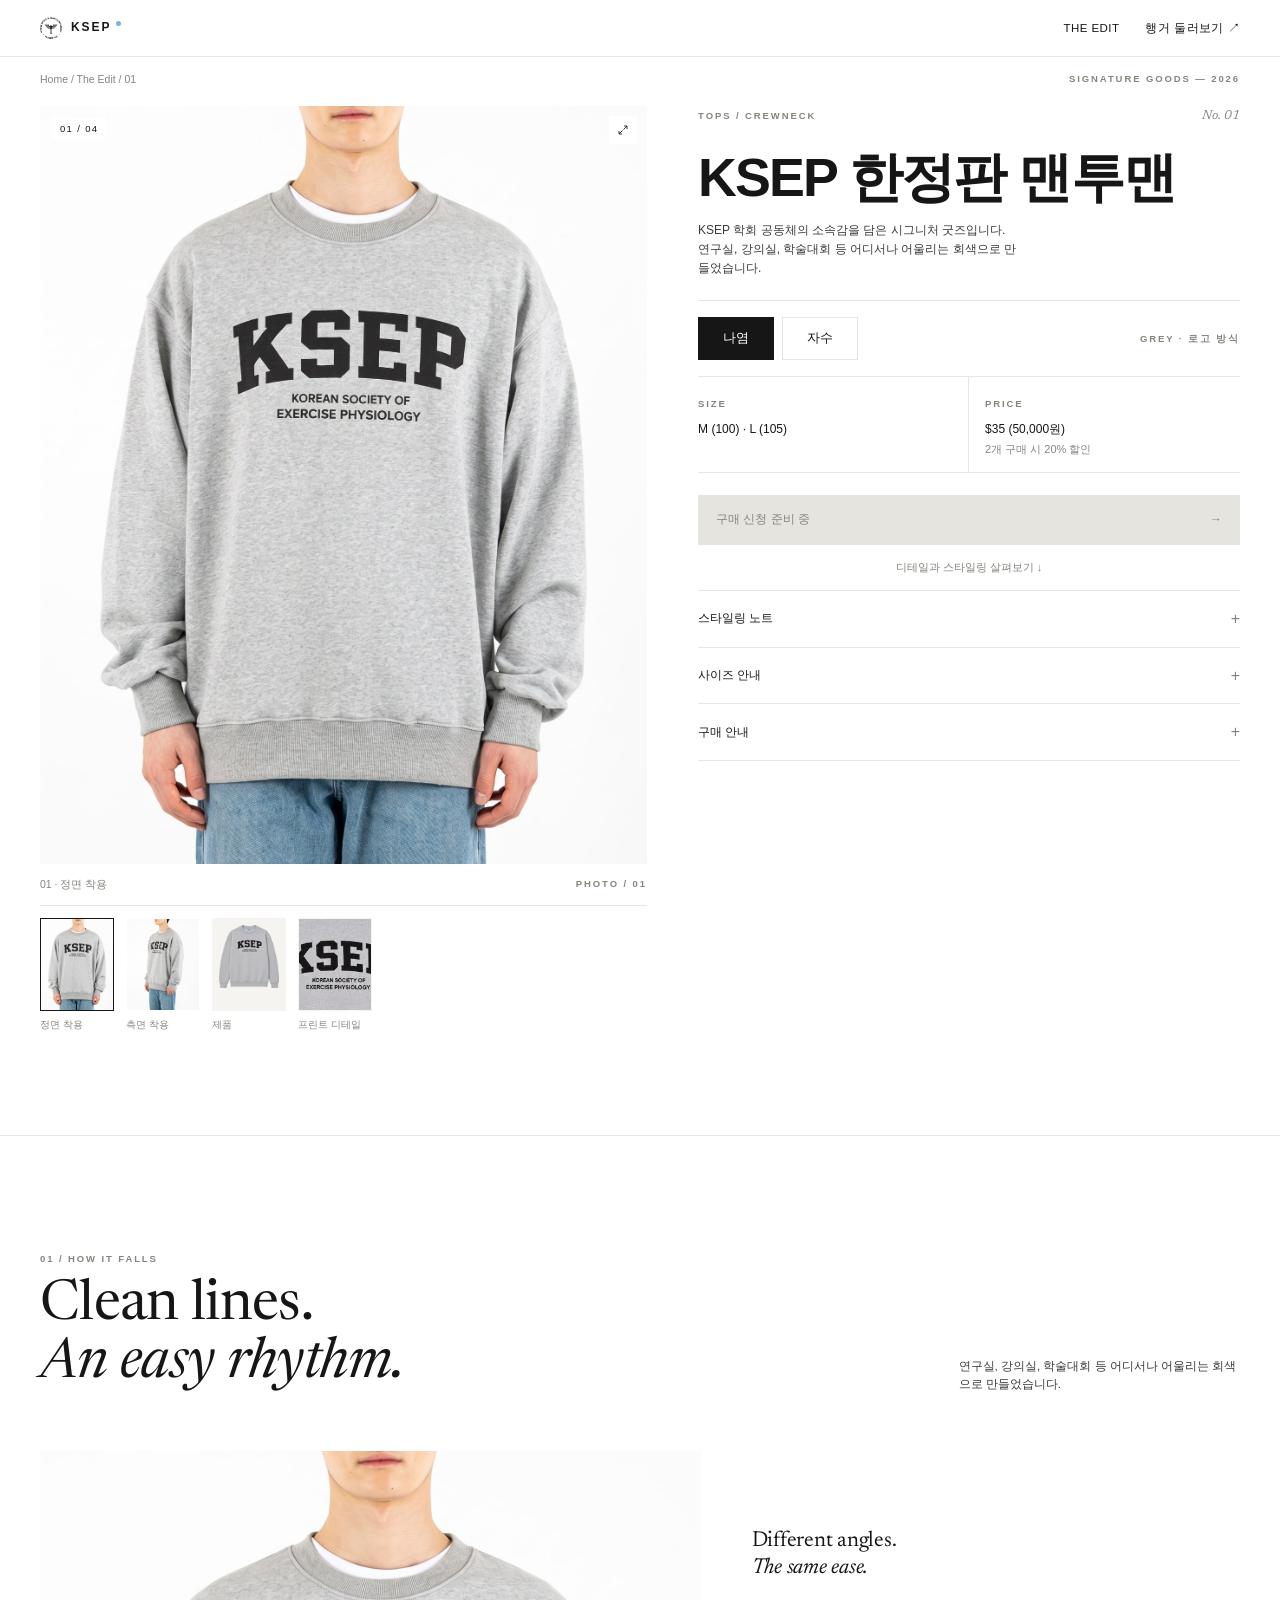
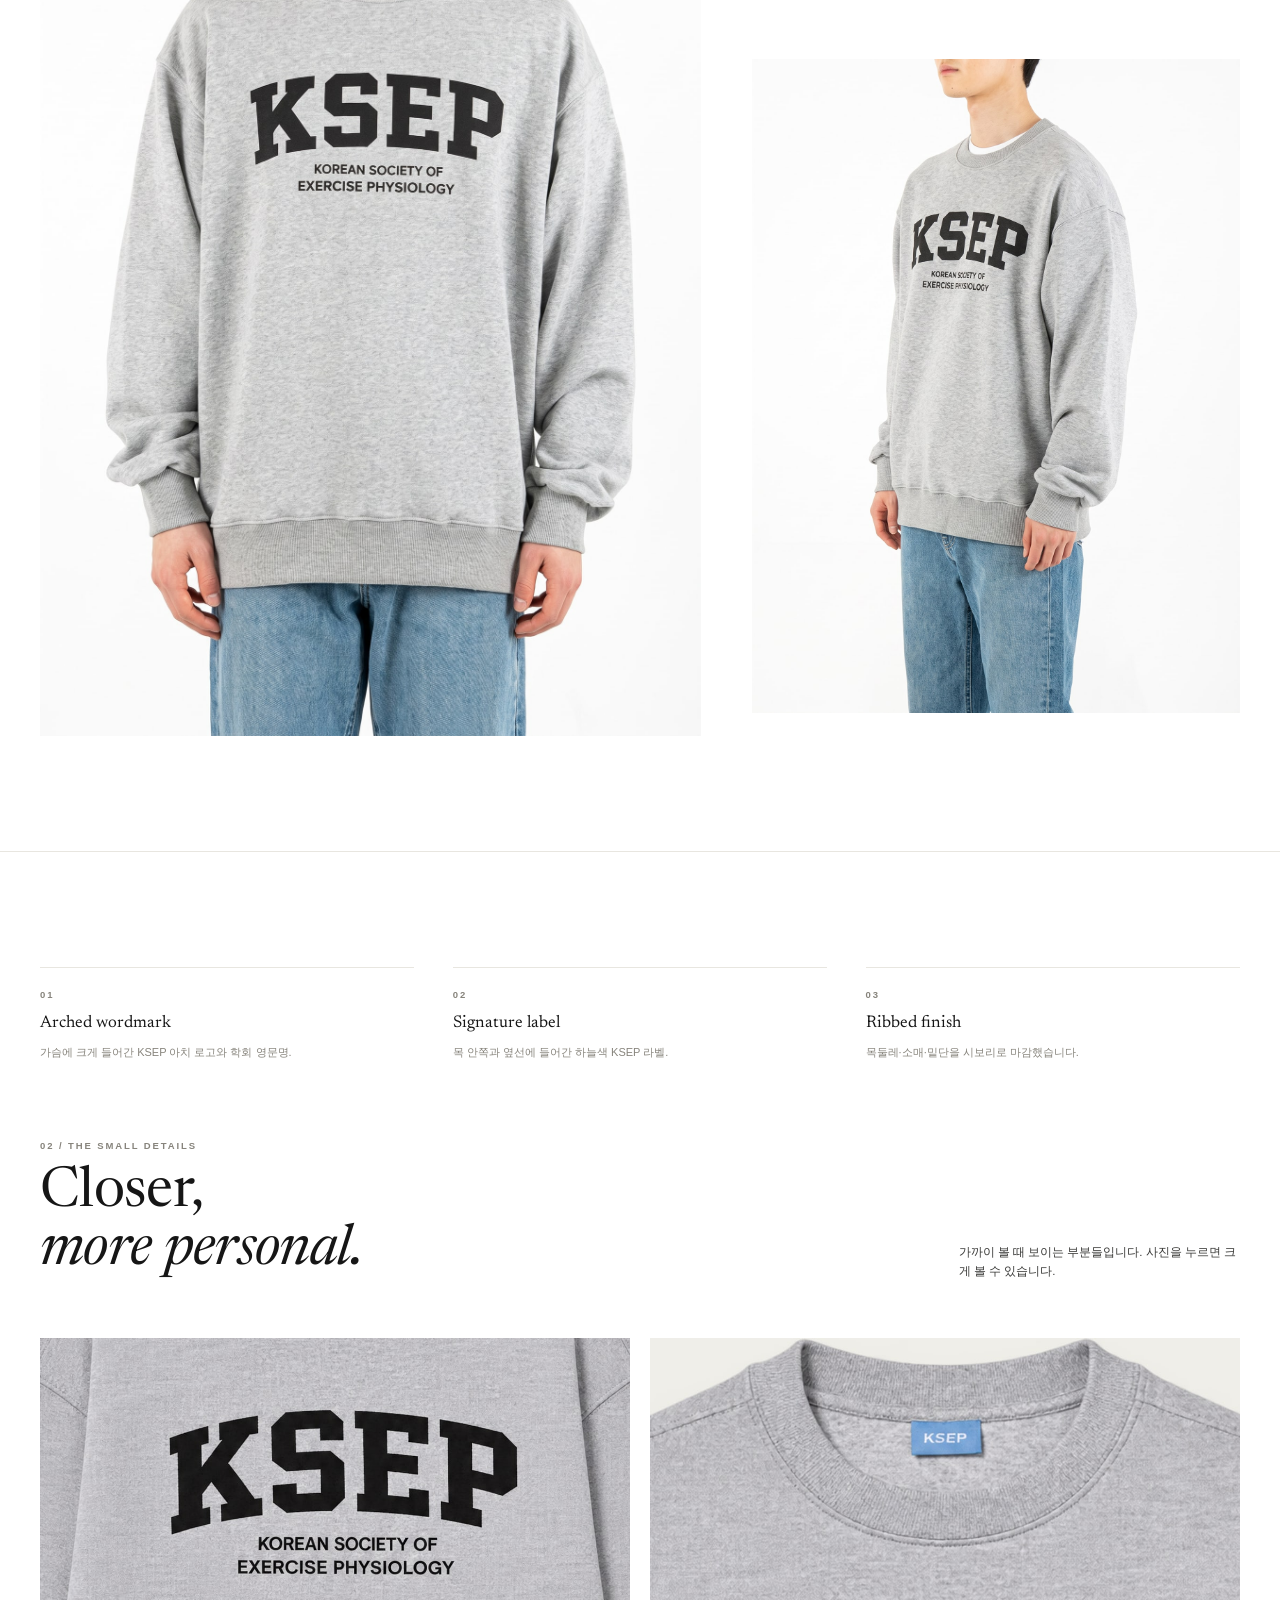
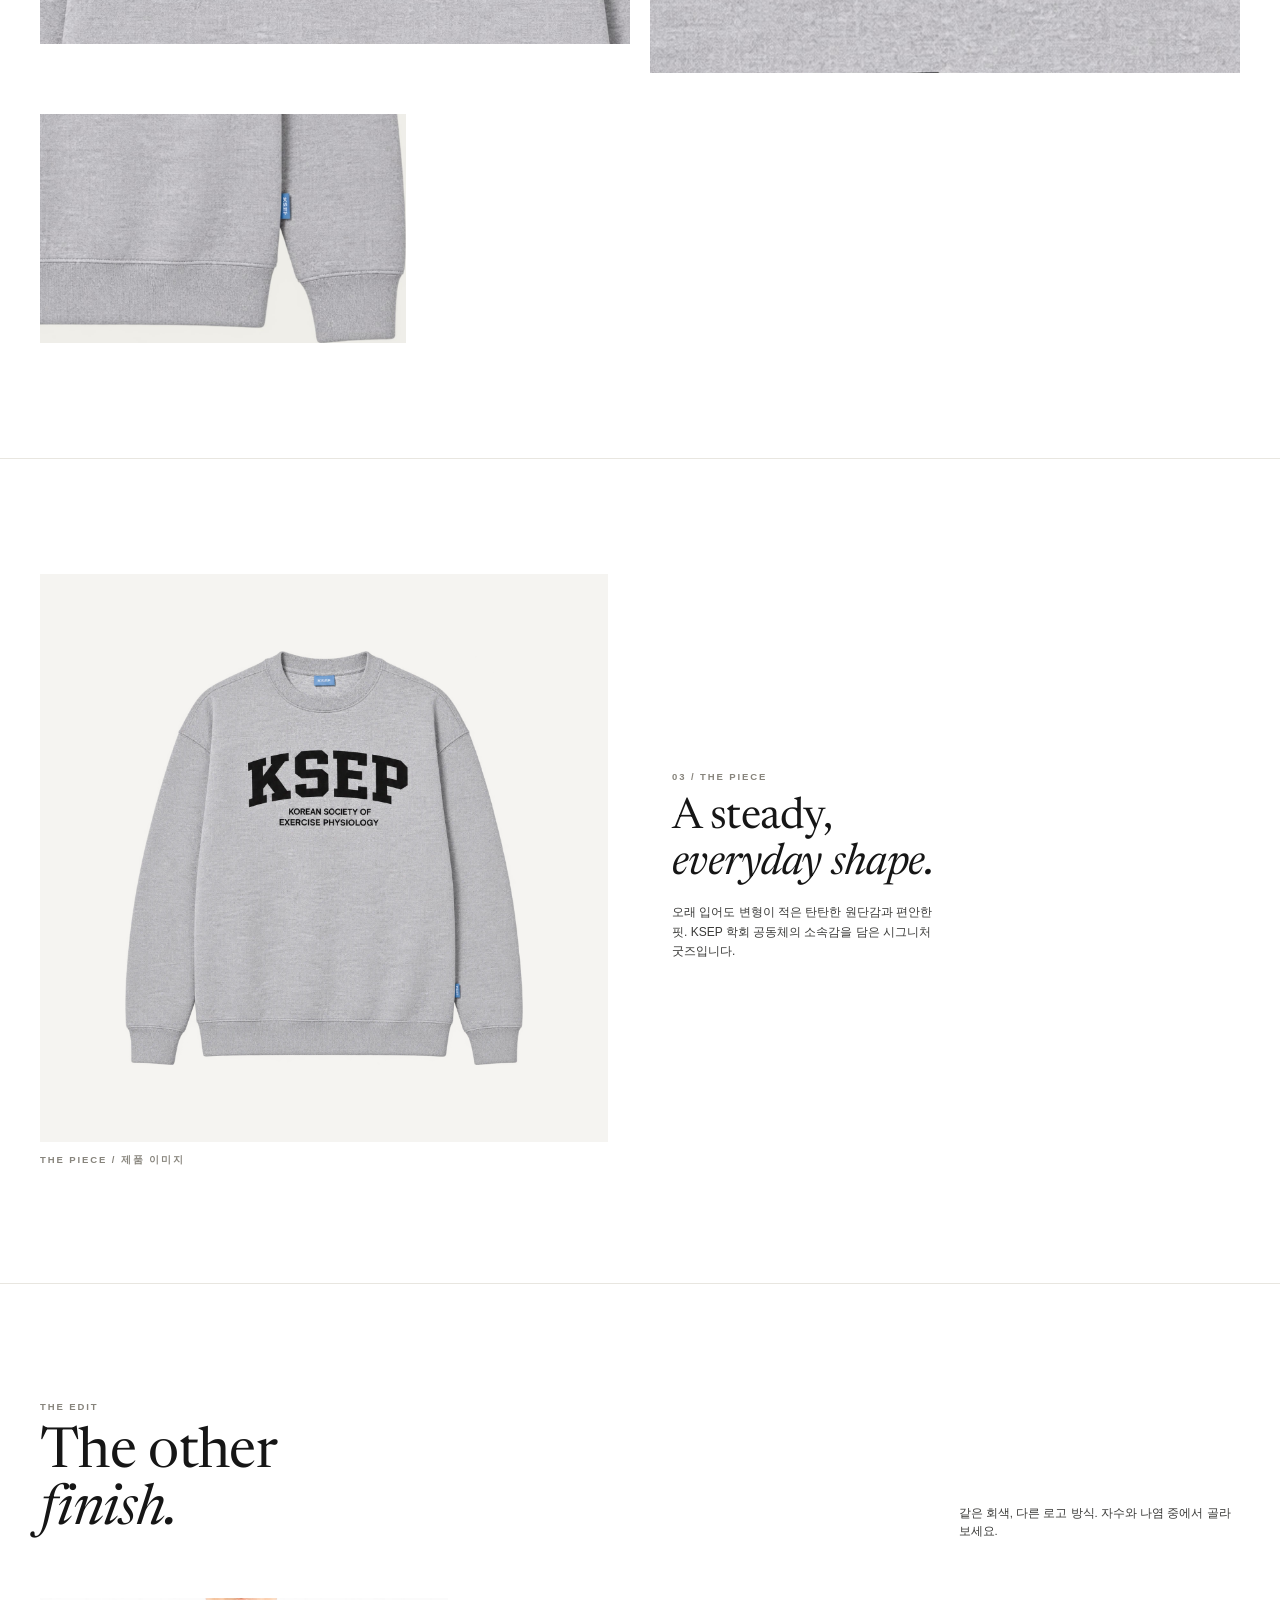
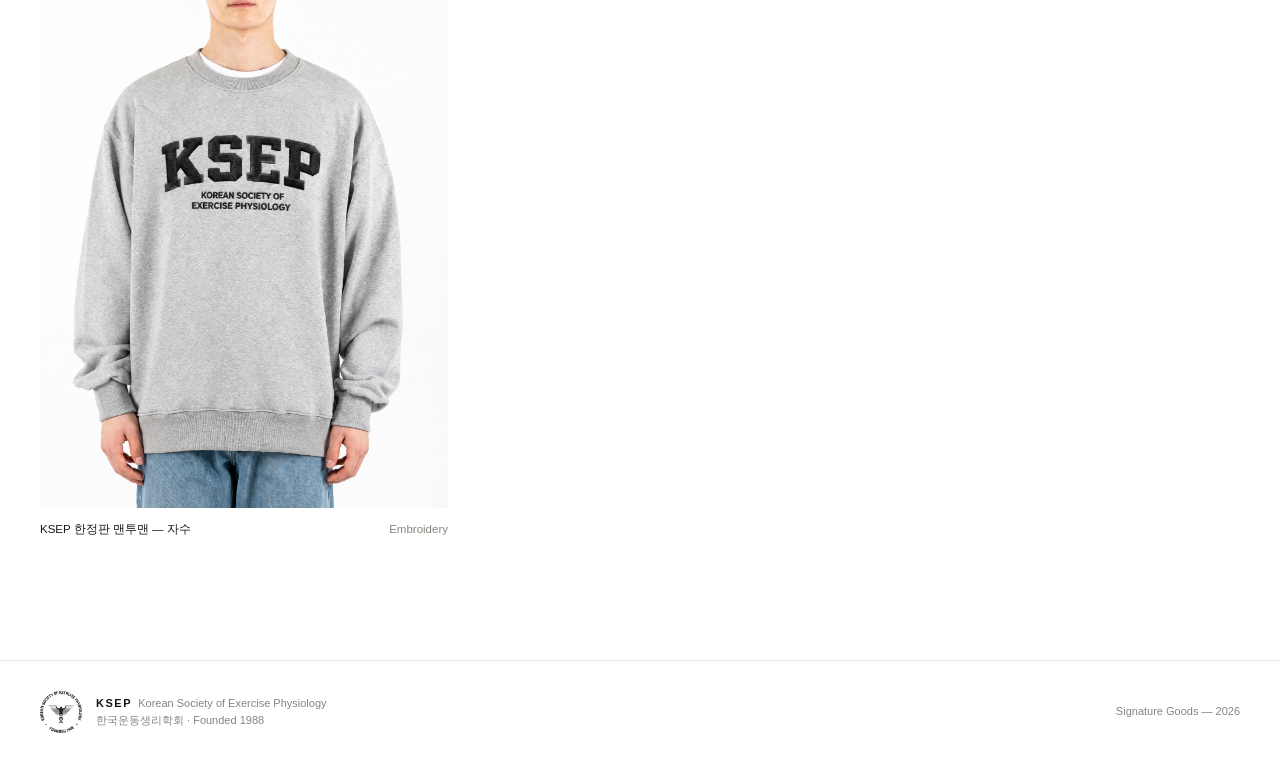
==== product.html @ fc540020 "KSEP 한정판 맨투맨 사이트 첫 업로드 - 메인: SIK 틀(흰 바탕) + 360° 회전 행거 (나염 2 · 자수 2) - 상세: 나염/자수 선택, 구매하기(신청 폼 연결 자리)" ====
<!doctype html>
<html lang="ko">
<head>
<meta charset="utf-8" />
<meta name="viewport" content="width=device-width, initial-scale=1" />
<title>Signature crewneck — KSEP</title>
<meta name="description" content="KSEP 한정판 맨투맨 상세. 한국운동생리학회 시그니처 굿즈." />
<link rel="preconnect" href="https://fonts.googleapis.com" />
<link rel="preconnect" href="https://fonts.gstatic.com" crossorigin />
<link href="https://fonts.googleapis.com/css2?family=Newsreader:ital,opsz,wght@0,6..72,400;1,6..72,400&display=swap" rel="stylesheet" />
<link href="https://cdn.jsdelivr.net/gh/orioncactus/pretendard@v1.3.9/dist/web/static/pretendard.min.css" rel="stylesheet" />
<link rel="icon" type="image/png" href="assets/img/favicon.png" />
<link rel="stylesheet" href="assets/css/site.css" />
</head>
<body>

<header class="site-head">
  <div class="site-head-in">
    <a class="brand" href="index.html" aria-label="KSEP 홈"><img class="brand-emblem" src="assets/img/ksep-emblem.png" alt="" width="22" height="22">KSEP<span class="brand-dot"></span></a>
    <nav class="site-nav" aria-label="주요 메뉴">
      <a href="#edit">THE EDIT</a>
      <a href="index.html">행거 둘러보기 ↗</a>
    </nav>
  </div>
</header>

<main>
  <div class="wrap">
    <div class="crumb">
      <span><a href="index.html">Home</a> / <a href="#edit">The Edit</a> / <span id="crumb-no">01</span></span>
      <span class="eyebrow">Signature goods — 2026</span>
    </div>

    <!-- 첫 화면: 사진 + 상품 정보 -->
    <section class="pdp">
      <div>
        <button class="gallery-main" id="main" type="button" aria-label="사진 크게 보기">
          <img id="main-img" src="" alt="" />
          <span class="gallery-count" id="count">01 / 04</span>
          <span class="gallery-zoom" aria-hidden="true">
            <svg width="12" height="12" viewBox="0 0 24 24" fill="none" stroke="currentColor" stroke-width="1.7"><path d="M14 4h6v6M10 20H4v-6M20 4l-7 7M4 20l7-7"/></svg>
          </span>
        </button>
        <div class="gallery-cap"><span id="cap"></span><span class="eyebrow" id="cap-no"></span></div>
        <div class="thumbs" id="thumbs" role="list" aria-label="사진 목록"></div>
      </div>

      <div class="pdp-info">
        <div class="pdp-row">
          <span class="eyebrow" id="cat"></span>
          <span class="pdp-no">No. <span id="no"></span></span>
        </div>
        <h1 class="pdp-title-ko" id="name"></h1>
        <p class="pdp-desc" id="desc"></p>

        <div class="colors">
          <div class="type-chips" id="dots" role="group" aria-label="로고 방식 선택"></div>
          <span class="eyebrow">Grey · 로고 방식</span>
        </div>

        <div class="spec" id="spec"></div>

        <div class="pdp-actions">
          <!-- 신청 폼으로 연결 (주소는 data.js 의 sale.formUrl). 주소가 없으면 잠긴 버튼으로 보인다 -->
          <a class="btn-olive btn-buy" id="buy" href="#" target="_blank" rel="noopener"><span id="buy-label">구매하기</span> <span aria-hidden="true">→</span></a>
          <a class="pdp-more" href="#angles">디테일과 스타일링 살펴보기 ↓</a>
        </div>

        <div class="acc" id="acc"></div>
      </div>
    </section>
  </div>

  <!-- 01 각도 -->
  <section class="ed" id="angles">
    <div class="wrap">
      <div class="ed-head">
        <div>
          <div class="eyebrow">01 / How it falls</div>
          <h2 class="serif">Clean lines. <em>An easy rhythm.</em></h2>
        </div>
        <p id="ang-text"></p>
      </div>
      <div class="angles">
        <img id="ang-a" src="" alt="" loading="lazy" />
        <div class="side">
          <div class="serif">Different angles. <em>The same ease.</em></div>
          <img id="ang-b" src="" alt="" loading="lazy" />
        </div>
      </div>
    </div>
  </section>

  <!-- 02 디테일 -->
  <section class="ed">
    <div class="wrap">
      <div class="points">
        <div class="point"><span class="eyebrow">01</span><h3>Arched wordmark</h3><p>가슴에 크게 들어간 KSEP 아치 로고와 학회 영문명.</p></div>
        <div class="point"><span class="eyebrow">02</span><h3>Signature label</h3><p>목 안쪽과 옆선에 들어간 하늘색 KSEP 라벨.</p></div>
        <div class="point"><span class="eyebrow">03</span><h3>Ribbed finish</h3><p>목둘레·소매·밑단을 시보리로 마감했습니다.</p></div>
      </div>
      <div class="ed-head">
        <div>
          <div class="eyebrow">02 / The small details</div>
          <h2 class="serif">Closer, <em>more personal.</em></h2>
        </div>
        <p>가까이 볼 때 보이는 부분들입니다. 사진을 누르면 크게 볼 수 있습니다.</p>
      </div>
      <div class="details" id="details"></div>
    </div>
  </section>

  <!-- 03 제품 -->
  <section class="ed piece-band">
    <div class="wrap piece">
      <div>
        <div class="piece-img"><img id="piece-img" src="" alt="" loading="lazy" /></div>
        <div class="eyebrow piece-cap">The piece / 제품 이미지</div>
      </div>
      <div>
        <div class="eyebrow">03 / The piece</div>
        <h2 class="serif">A steady, <em>everyday shape.</em></h2>
        <p id="piece-text"></p>
      </div>
    </div>
  </section>

  <!-- 04 다른 색 -->
  <section class="ed" id="edit">
    <div class="wrap">
      <div class="ed-head">
        <div>
          <div class="eyebrow">The edit</div>
          <h2 class="serif">The other <em>finish.</em></h2>
        </div>
        <p>같은 회색, 다른 로고 방식. 자수와 나염 중에서 골라 보세요.</p>
      </div>
      <div class="edit-row" id="others"></div>
    </div>
  </section>
</main>

<footer class="site-foot">
  <div class="wrap site-foot-in">
    <span class="foot-brand"><img src="assets/img/ksep-emblem.png" alt="한국운동생리학회 마크" width="42" height="42"><span><strong>KSEP</strong>&nbsp;&nbsp;Korean Society of Exercise Physiology<br>한국운동생리학회 · Founded 1988</span></span>
    <span>Signature Goods — 2026</span>
  </div>
</footer>

<div class="lightbox" id="lb" role="dialog" aria-modal="true" aria-label="사진 크게 보기">
  <img id="lb-img" src="" alt="" />
  <button class="lb-btn lb-close" id="lb-close" type="button" aria-label="닫기">✕</button>
  <button class="lb-btn lb-prev" id="lb-prev" type="button" aria-label="이전 사진">←</button>
  <button class="lb-btn lb-next" id="lb-next" type="button" aria-label="다음 사진">→</button>
  <span class="eyebrow lb-count" id="lb-count"></span>
</div>

<script src="assets/js/data.js"></script>
<script src="assets/js/product.js"></script>
</body>
</html>
---- assets/css/site.css ----
/* KSEP Signature Goods — 공통 스타일
   레퍼런스 영상(행거 쇼룸)을 그대로 따른다: 메인은 행거 카드 한 장, 상세는 사진+정보 2단과
   에디토리얼 섹션. 학회 느낌은 색이 아니라 마크와 학회명으로 낸다. */

:root {
  /* 2026-10-27: 메인(SIK 틀)에 맞춰 전체를 흰 바탕으로. 사진 칸만 아주 옅은 회색(--panel)으로 구분한다 */
  --bg: #ffffff;
  --panel: #f5f4f1;
  --paper: #ffffff;
  --ink: #161616;
  --ink-2: #3a3a38;
  --mute: #87847c;
  --line: #e8e6e0;
  --olive: #161616;         /* 버튼 — 예전 올리브색 대신 SIK 처럼 먹색 */
  --olive-hover: #000000;
  --on-olive: #ffffff;
  --sky: #7db1e4;           /* 옷 라벨의 하늘색 — 브랜드 점에만 쓴다 */
  --serif: "Newsreader", "Times New Roman", serif;
  --sans: "Pretendard", -apple-system, "Apple SD Gothic Neo", "Malgun Gothic", sans-serif;
  --gutter: clamp(16px, 3.2vw, 40px);
  --max: 1360px;
}

/* 페이지를 옮길 때 영상처럼 화면이 겹쳐 사라지며 바뀐다 (지원 브라우저만, 없으면 그냥 이동) */
@view-transition { navigation: auto; }
::view-transition-old(root), ::view-transition-new(root) { animation-duration: .45s; }

* { box-sizing: border-box; }
html { -webkit-text-size-adjust: 100%; }
body {
  margin: 0; background: var(--bg); color: var(--ink);
  font-family: var(--sans); font-size: 14px; line-height: 1.6;
  -webkit-font-smoothing: antialiased; overflow-x: hidden;
}
img { display: block; max-width: 100%; }
a { color: inherit; text-decoration: none; }
button { font: inherit; color: inherit; }
:focus-visible { outline: 2px solid var(--olive); outline-offset: 3px; }
[id] { scroll-margin-top: 76px; }

.eyebrow {
  font-size: 9.5px; font-weight: 600; letter-spacing: .2em; text-transform: uppercase; color: var(--mute);
}
.serif { font-family: var(--serif); font-weight: 400; letter-spacing: -0.012em; }
.serif em { font-style: italic; }
.wrap { max-width: var(--max); margin: 0 auto; padding: 0 var(--gutter); }

/* ── 브랜드 (KSEP + 학회 마크) ── */
.brand { display: inline-flex; align-items: center; gap: 9px; font-weight: 800; font-size: 12px; letter-spacing: .16em; }
.brand-emblem { width: 22px; height: 22px; flex: none; }
.brand-dot { width: 5px; height: 5px; border-radius: 50%; background: var(--sky); margin-left: -4px; transform: translateY(-5px); }

/* ════════════ 메인: 행거 카드 한 장 ════════════ */
.stage { min-height: 100vh; min-height: 100svh; padding: clamp(10px, 1.6vw, 22px); display: flex; }
.showroom {
  flex: 1; display: flex; flex-direction: column;
  background: var(--panel); border: 1px solid var(--line);
}
.showroom-top {
  display: flex; justify-content: space-between; align-items: center;
  padding: 18px clamp(16px, 2vw, 26px); border-bottom: 1px solid var(--line);
}
.showroom-tag { display: inline-flex; align-items: center; gap: 8px; }
.showroom-tag::before { content: ""; width: 4px; height: 4px; border-radius: 50%; background: var(--ink-2); }
.showroom-head {
  display: flex; justify-content: space-between; align-items: flex-end; gap: 16px;
  padding: 20px clamp(16px, 2vw, 26px) 0;
}
.showroom-head h1 { font-size: clamp(22px, 2vw, 30px); margin: 7px 0 0; line-height: 1.1; }
.showroom-head .ko { font-size: 11px; color: var(--mute); margin: 7px 0 0; }
.hint { display: inline-flex; align-items: center; gap: 7px; white-space: nowrap; }
@media (max-width: 640px) { .showroom-head { flex-direction: column; align-items: flex-start; } }

/* ── 행거 위젯 ── */
.rack {
  /* --h = 옆모습 높이. 마우스를 올린 옷은 정면이 되면서 --grow 배만큼 커진다 */
  --h: clamp(190px, 24vw, 330px); --grow: 1.12;   /* 영상 실측: 정면 높이 ≈ 옆모습의 1.1배, 폭은 약 3배 */
  position: relative; flex: 1; display: flex; flex-direction: column;
  padding-top: 22px;
}
.rack-rail {
  position: absolute; left: clamp(10px, 1.4vw, 20px); right: clamp(10px, 1.4vw, 20px); top: 22px;
  height: 2px; border-radius: 2px;
  background: linear-gradient(180deg, #e4e5e6 0%, #a7aaae 60%, #8d9094 100%);
}
.rack-rail::before, .rack-rail::after {
  content: ""; position: absolute; top: 50%; width: 8px; height: 8px; border-radius: 50%;
  transform: translateY(-50%); background: radial-gradient(circle at 35% 35%, #f4f5f6, #9fa2a6);
  border: 1px solid #8d9094;
}
.rack-rail::before { left: -3px; }
.rack-rail::after { right: -3px; }

.rack-scroll { flex: 1; overflow-x: auto; overflow-y: hidden; scrollbar-width: none; -webkit-overflow-scrolling: touch; }
.rack-scroll::-webkit-scrollbar { display: none; }
.rack-row {
  display: flex; justify-content: center; align-items: flex-start;
  gap: clamp(8px, 1.3vw, 20px); width: max-content; min-width: 100%;
  padding: 0 clamp(24px, 6vw, 90px);
}
.rack-item {
  position: relative; flex: none; width: var(--ws, 80px);
  height: calc(var(--h) * var(--grow) + 70px);
  padding: 0; border: 0; background: none; cursor: pointer;
  transition: width .6s cubic-bezier(.22,.7,.2,1);
  -webkit-tap-highlight-color: transparent;
}
.rack-item.is-open { width: var(--wf, 300px); }
.rack-item:focus-visible { outline-offset: -2px; }

/* 고리: 레일에 걸린 가는 철사가 옷깃 안으로 들어간다. 옷걸이 몸체는 옷 안에 숨어 보이지 않는다.
   철사(z1)를 옷(z2) 뒤에 둬서 끝이 목 뒤판에 가려지게 한다. */
.rack-hook { position: absolute; top: -10px; left: 50%; transform: translateX(-50%); width: 12px; height: 46px; z-index: 1; pointer-events: none; }

.rack-garment { position: absolute; top: 30px; left: 50%; transform: translateX(-50%); width: var(--wf, 300px); height: calc(var(--h) * var(--grow)); z-index: 2; pointer-events: none; }
.rack-garment img {
  position: absolute; top: 0; left: 50%; width: auto; max-width: none;
  transform: translateX(-50%); transform-origin: 50% 0;
  filter: drop-shadow(0 12px 16px rgba(40,36,28,.15));
  transition: opacity .45s ease, transform .6s cubic-bezier(.22,.7,.2,1);
}
.rack-garment .g-side { height: var(--h); opacity: 1; }
/* 정면은 크게 그려두고, 닫혀 있을 땐 옆모습 크기로 줄여 투명하게 둔다 → 열리면 커지며 나타난다 */
.rack-garment .g-front { height: calc(var(--h) * var(--grow)); opacity: 0; transform: translateX(-50%) scale(.78); }
.rack-item.is-open .g-side { opacity: 0; }
.rack-item.is-open .g-front { opacity: 1; transform: translateX(-50%) scale(1); }

.rack-info {
  display: flex; justify-content: space-between; align-items: flex-end; gap: 16px;
  padding: 18px clamp(16px, 2vw, 26px) 20px; border-top: 1px solid var(--line);
}
.rack-info-name { font-size: 13.5px; font-weight: 600; margin: 5px 0 0; }
.rack-info-color { font-size: 11px; color: var(--mute); margin: 2px 0 0; }

@media (prefers-reduced-motion: reduce) {
  .rack-item, .rack-garment img { transition: none; }
  @view-transition { navigation: none; }
}

/* ── 버튼 ── */
.btn-line {
  display: inline-flex; align-items: center; gap: 16px; padding: 10px 16px;
  border: 1px solid var(--line); background: var(--paper); font-size: 11.5px; white-space: nowrap; cursor: pointer;
  transition: background .2s, border-color .2s;
}
.btn-line:hover { background: var(--panel); border-color: #c4c0b4; }
.btn-olive {
  display: flex; align-items: center; justify-content: space-between; gap: 12px;
  width: 100%; padding: 15px 18px; border: 0; cursor: pointer;
  background: var(--olive); color: var(--on-olive); font-size: 12px; font-weight: 500; transition: background .2s;
}
.btn-olive:hover { background: var(--olive-hover); }
.swatch { display: inline-block; width: 8px; height: 8px; border-radius: 50%; margin-right: 7px; border: 1px solid rgba(0,0,0,.15); }

/* ════════════ 상세페이지 ════════════ */
.site-head { position: sticky; top: 0; z-index: 50; background: color-mix(in srgb, var(--bg) 94%, transparent); backdrop-filter: blur(10px); border-bottom: 1px solid var(--line); }
.site-head-in { max-width: var(--max); margin: 0 auto; padding: 0 var(--gutter); height: 56px; display: flex; align-items: center; justify-content: space-between; }
.site-nav { display: flex; gap: clamp(14px, 2.2vw, 26px); font-size: 11.5px; letter-spacing: .04em; }
.site-nav a:hover { text-decoration: underline; text-underline-offset: 4px; }

.crumb { display: flex; justify-content: space-between; gap: 12px; padding: 14px 0 18px; font-size: 10.5px; color: var(--mute); }
.crumb a:hover { color: var(--ink); }

.pdp { display: grid; grid-template-columns: minmax(0, 1.12fr) minmax(0, 1fr); gap: clamp(24px, 4vw, 60px); align-items: start; padding-bottom: clamp(56px, 8vw, 110px); }
@media (max-width: 880px) { .pdp { grid-template-columns: 1fr; } }

.gallery-main { position: relative; display: block; width: 100%; padding: 0; border: 0; background: #fff; aspect-ratio: 4 / 5; overflow: hidden; cursor: zoom-in; }
.gallery-main img { width: 100%; height: 100%; object-fit: cover; object-position: 50% 0; transition: opacity .3s; }
.gallery-count { position: absolute; top: 12px; left: 12px; background: var(--paper); padding: 3px 8px; font-size: 9.5px; letter-spacing: .14em; }
.gallery-zoom { position: absolute; top: 10px; right: 10px; width: 28px; height: 28px; display: grid; place-items: center; background: var(--paper); }
.gallery-cap { display: flex; justify-content: space-between; padding: 12px 0; font-size: 10.5px; color: var(--mute); border-bottom: 1px solid var(--line); }
.thumbs { display: flex; gap: 12px; padding-top: 12px; overflow-x: auto; scrollbar-width: none; }
.thumbs::-webkit-scrollbar { display: none; }
.thumb { flex: none; width: 74px; padding: 0; border: 0; background: none; cursor: pointer; text-align: left; }
.thumb span.t-img { display: block; aspect-ratio: 4 / 5; background: #fff; border: 1px solid transparent; overflow: hidden; }
.thumb img { width: 100%; height: 100%; object-fit: cover; object-position: 50% 0; }
.thumb small { display: block; margin-top: 6px; font-size: 10px; color: var(--mute); }
.thumb[aria-current="true"] span.t-img { border-color: var(--ink); }

.pdp-info { position: sticky; top: 76px; }
@media (max-width: 880px) { .pdp-info { position: static; } }
.pdp-row { display: flex; justify-content: space-between; align-items: baseline; gap: 12px; }
.pdp-no { font-family: var(--serif); font-style: italic; font-size: 13px; color: var(--mute); }
.pdp-title { font-size: clamp(40px, 4.6vw, 64px); line-height: .98; margin: 22px 0 12px; }
.pdp-title em { display: block; }
.pdp-name { font-size: 12.5px; font-weight: 600; margin: 0; }
.pdp-desc { color: var(--ink-2); font-size: 12px; margin: 14px 0 0; max-width: 48ch; }

.colors { display: flex; justify-content: space-between; align-items: center; gap: 12px; margin-top: 22px; padding: 16px 0; border-top: 1px solid var(--line); }
.color-dots { display: flex; gap: 10px; align-items: center; }
.color-dot { width: 20px; height: 20px; border-radius: 50%; padding: 0; cursor: pointer; border: 1px solid rgba(0,0,0,.2); position: relative; }
.color-dot[aria-pressed="true"]::after { content: ""; position: absolute; inset: -5px; border-radius: 50%; border: 1px solid var(--ink); }
.color-name { font-size: 11px; margin-left: 6px; }

.spec { display: grid; grid-template-columns: 1fr 1fr; border-top: 1px solid var(--line); border-bottom: 1px solid var(--line); }
.spec > div { padding: 14px 0; }
.spec > div:first-child { padding-right: 16px; border-right: 1px solid var(--line); }
.spec > div:last-child { padding-left: 16px; }
.spec p { margin: 6px 0 0; font-size: 12px; }
.spec small { display: block; color: var(--mute); font-size: 11px; margin-top: 2px; }

.pdp-actions { margin-top: 22px; }
.pdp-more { display: block; text-align: center; margin: 14px 0 4px; font-size: 11px; color: var(--mute); }
.pdp-more:hover { color: var(--ink); }

.acc { border-top: 1px solid var(--line); margin-top: 14px; }
.acc details { border-bottom: 1px solid var(--line); }
.acc summary { list-style: none; cursor: pointer; display: flex; justify-content: space-between; align-items: center; padding: 15px 0; font-size: 12px; }
.acc summary::-webkit-details-marker { display: none; }
.acc summary::after { content: "+"; font-size: 16px; color: var(--mute); }
.acc details[open] summary::after { content: "−"; }
.acc .acc-body { padding: 0 0 16px; font-size: 12px; color: var(--ink-2); }
.acc dl { margin: 0; display: grid; grid-template-columns: 70px 1fr; gap: 7px 14px; }
.acc dt { color: var(--mute); }
.acc dd { margin: 0; }

/* 에디토리얼 공통 */
.ed { padding: clamp(64px, 9vw, 130px) 0; border-top: 1px solid var(--line); }
.ed-head { display: grid; grid-template-columns: 1fr 1fr; gap: clamp(20px, 4vw, 60px); align-items: end; margin-bottom: clamp(30px, 4.5vw, 60px); }
.ed-head h2 { font-size: clamp(34px, 4.4vw, 62px); line-height: 1.02; margin: 12px 0 0; }
.ed-head h2 em { display: block; }
.ed-head p { font-size: 11.5px; color: var(--ink-2); max-width: 44ch; justify-self: end; margin: 0; }
@media (max-width: 760px) { .ed-head { grid-template-columns: 1fr; } .ed-head p { justify-self: start; } }

/* 01 — 큰 사진 왼쪽, 문구와 작은 사진 오른쪽 아래로 */
.angles { display: grid; grid-template-columns: 1.15fr .85fr; gap: clamp(20px, 4vw, 64px); align-items: start; }
.angles img { width: 100%; height: auto; background: #fff; }
.angles .side { padding-top: clamp(20px, 6vw, 90px); }
.angles .side .serif { font-size: clamp(18px, 1.7vw, 24px); line-height: 1.25; margin-bottom: clamp(24px, 6vw, 90px); }
.angles .side .serif em { display: block; }
@media (max-width: 760px) { .angles { grid-template-columns: 1fr; } .angles .side { padding-top: 0; } }

/* 02 — 세 가지 포인트 + 디테일 */
.points { display: grid; grid-template-columns: repeat(3, 1fr); gap: clamp(16px, 3vw, 40px); margin-bottom: clamp(40px, 6vw, 80px); }
.point { border-top: 1px solid var(--line); padding-top: 14px; }
.point h3 { font-family: var(--serif); font-weight: 400; font-size: 17px; margin: 6px 0 6px; }
.point p { margin: 0; font-size: 11px; color: var(--mute); }
.details { display: grid; grid-template-columns: 1fr 1fr; gap: clamp(10px, 1.6vw, 22px); align-items: start; }
.details button { padding: 0; border: 0; background: var(--panel); cursor: zoom-in; display: block; width: 100%; }
.details img { width: 100%; height: auto; }
.details .d3 { grid-column: 1 / 2; width: 62%; margin-top: clamp(10px, 1.6vw, 22px); }
@media (max-width: 760px) { .points { grid-template-columns: 1fr; } }

/* 03 — 제품 컷 패널 */
.piece-band { background: var(--paper); }
.piece { display: grid; grid-template-columns: 1fr 1fr; gap: clamp(24px, 5vw, 80px); align-items: center; }
.piece-img { background: var(--panel); aspect-ratio: 1; display: grid; place-items: center; }
.piece-img img { width: 70%; height: auto; }
.piece-cap { margin-top: 10px; }
.piece h2 { font-size: clamp(30px, 3.4vw, 46px); line-height: 1.05; margin: 12px 0 16px; }
.piece h2 em { display: block; }
.piece p { font-size: 12px; color: var(--ink-2); max-width: 40ch; }
@media (max-width: 760px) { .piece { grid-template-columns: 1fr; } }

/* 04 — 다른 색 (가로로 넘기는 큰 카드) */
.edit-row { display: grid; grid-auto-flow: column; grid-auto-columns: clamp(220px, 34%, 440px); gap: clamp(12px, 1.6vw, 22px); overflow-x: auto; scrollbar-width: none; padding-bottom: 6px; }
.edit-row::-webkit-scrollbar { display: none; }
.edit-card-img { aspect-ratio: 4 / 5; background: var(--panel); overflow: hidden; display: grid; place-items: center; }
.edit-card-img img { width: 100%; height: 100%; object-fit: cover; object-position: 50% 0; transition: transform .8s cubic-bezier(.2,.7,.3,1); }
.edit-card:hover .edit-card-img img { transform: scale(1.035); }
.edit-card-meta { display: flex; justify-content: space-between; gap: 8px; margin-top: 12px; font-size: 11.5px; }
.edit-card-meta span:last-child { color: var(--mute); }

/* ── 푸터 ── */
.site-foot { border-top: 1px solid var(--line); padding: 30px 0 42px; font-size: 11px; color: var(--mute); }
.site-foot-in { display: flex; justify-content: space-between; align-items: center; gap: 16px; flex-wrap: wrap; }
.foot-brand { display: inline-flex; align-items: center; gap: 14px; line-height: 1.55; }
.foot-brand img { width: 42px; height: 42px; flex: none; }
.foot-brand strong { color: var(--ink); letter-spacing: .14em; }

/* ── 라이트박스 ── */
.lightbox { position: fixed; inset: 0; z-index: 100; display: none; background: rgba(255,255,255,.97); align-items: center; justify-content: center; }
.lightbox.is-open { display: flex; }
.lightbox img { max-width: min(92vw, 1100px); max-height: 86vh; width: auto; height: auto; object-fit: contain; }
.lb-btn { position: absolute; width: 44px; height: 44px; border: 1px solid var(--line); background: var(--paper); cursor: pointer; display: grid; place-items: center; font-size: 17px; }
.lb-close { top: 18px; right: 18px; }
.lb-prev { left: 18px; top: 50%; transform: translateY(-50%); }
.lb-next { right: 18px; top: 50%; transform: translateY(-50%); }
.lb-count { position: absolute; bottom: 20px; left: 50%; transform: translateX(-50%); }

/* 마우스가 없는 기기(휴대폰)에서는 안내 문구를 바꾼다 */
.only-touch { display: none; }
@media (hover: none) { .only-hover { display: none; } .only-touch { display: inline; } }

/* ── 2026-10-28: 상세 제목 = 한글 상품명(크게), 색 점 대신 나염/자수 선택, 구매하기 버튼 ── */
.pdp-title-ko {
  font-family: var(--sans); font-weight: 700; letter-spacing: -0.035em; line-height: 1.12;
  font-size: clamp(34px, 4.2vw, 56px); margin: 20px 0 14px; word-break: keep-all; text-wrap: balance;
}
.type-chips { display: flex; gap: 8px; flex-wrap: wrap; }
.type-chip {
  min-width: 76px; padding: 10px 16px; border: 1px solid var(--line); background: #fff; cursor: pointer;
  font-size: 13px; text-align: center; transition: border-color .2s, background .2s;
}
.type-chip:hover { border-color: #bdb9ae; }
.type-chip[aria-pressed="true"] { border-color: var(--ink); background: var(--ink); color: #fff; }
.btn-buy[aria-disabled="true"] { background: #e6e4de; color: var(--mute); cursor: not-allowed; }
.btn-buy[aria-disabled="true"]:hover { background: #e6e4de; }
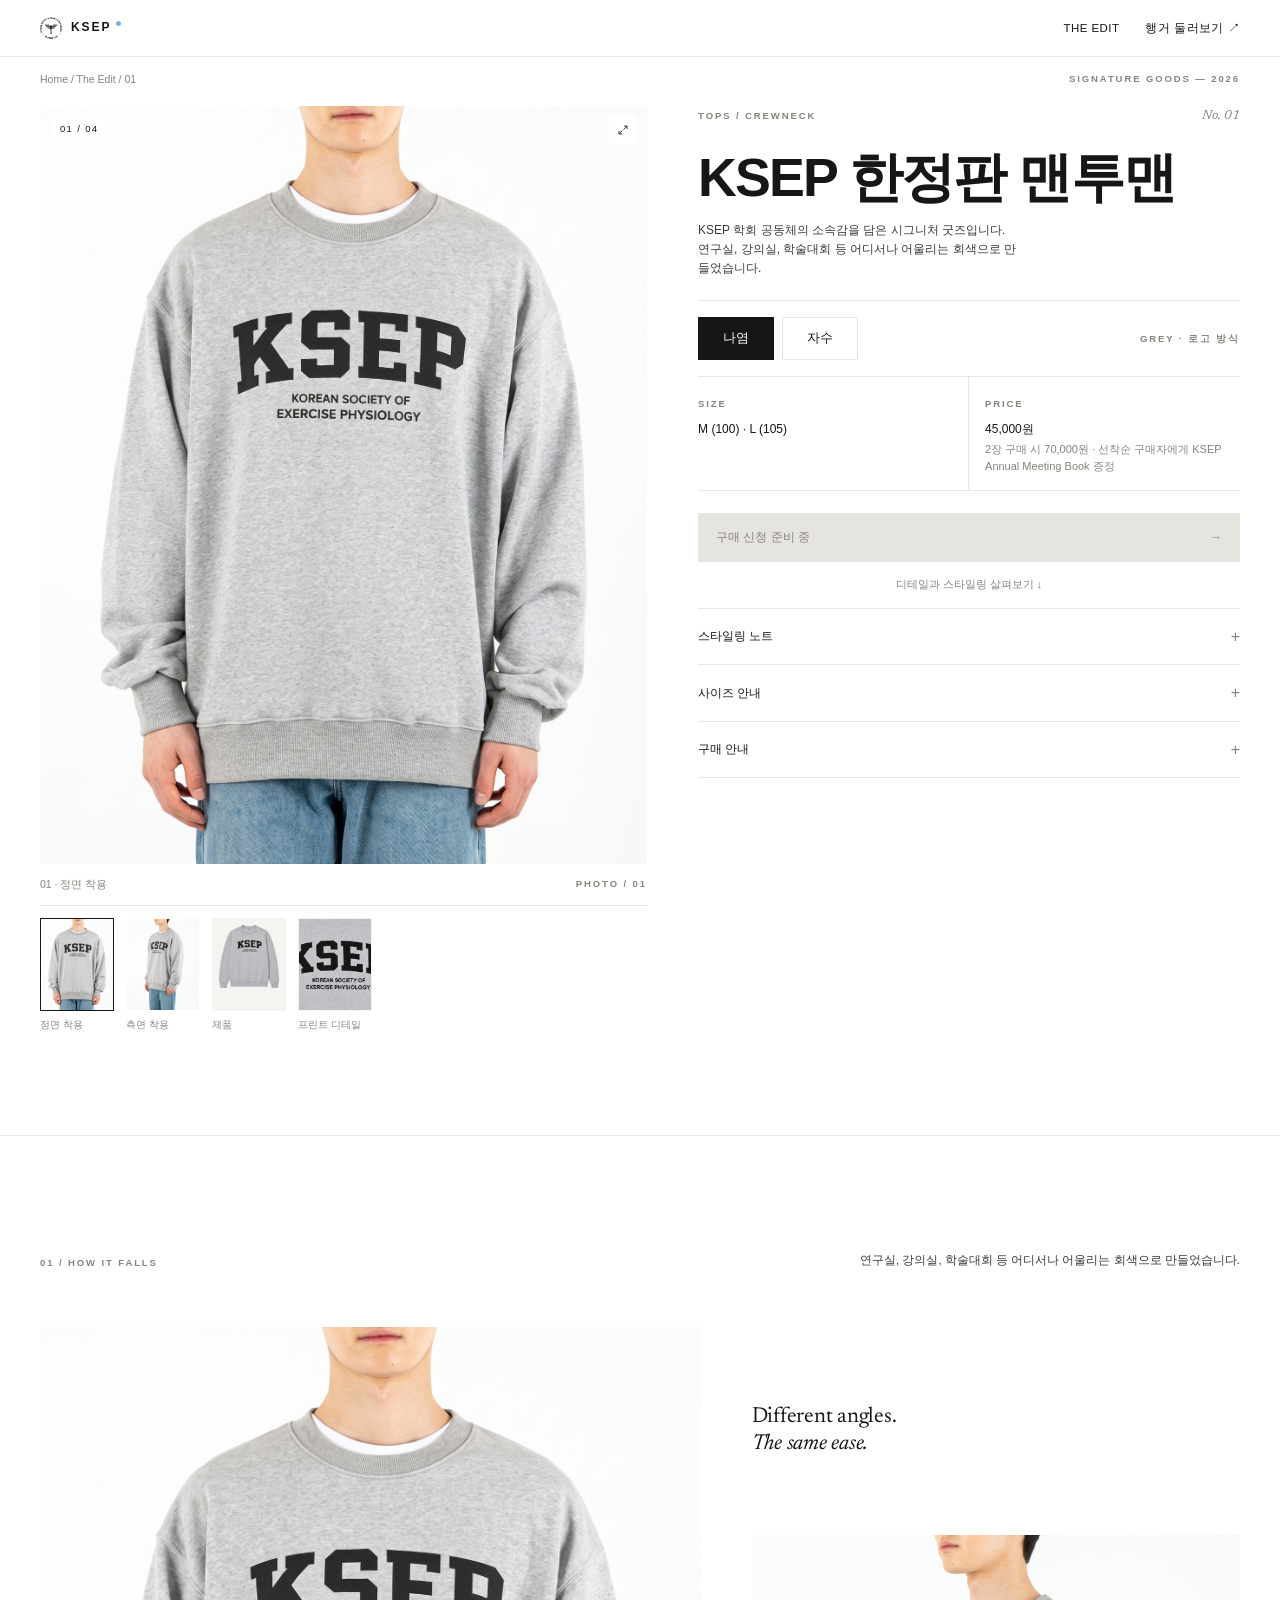
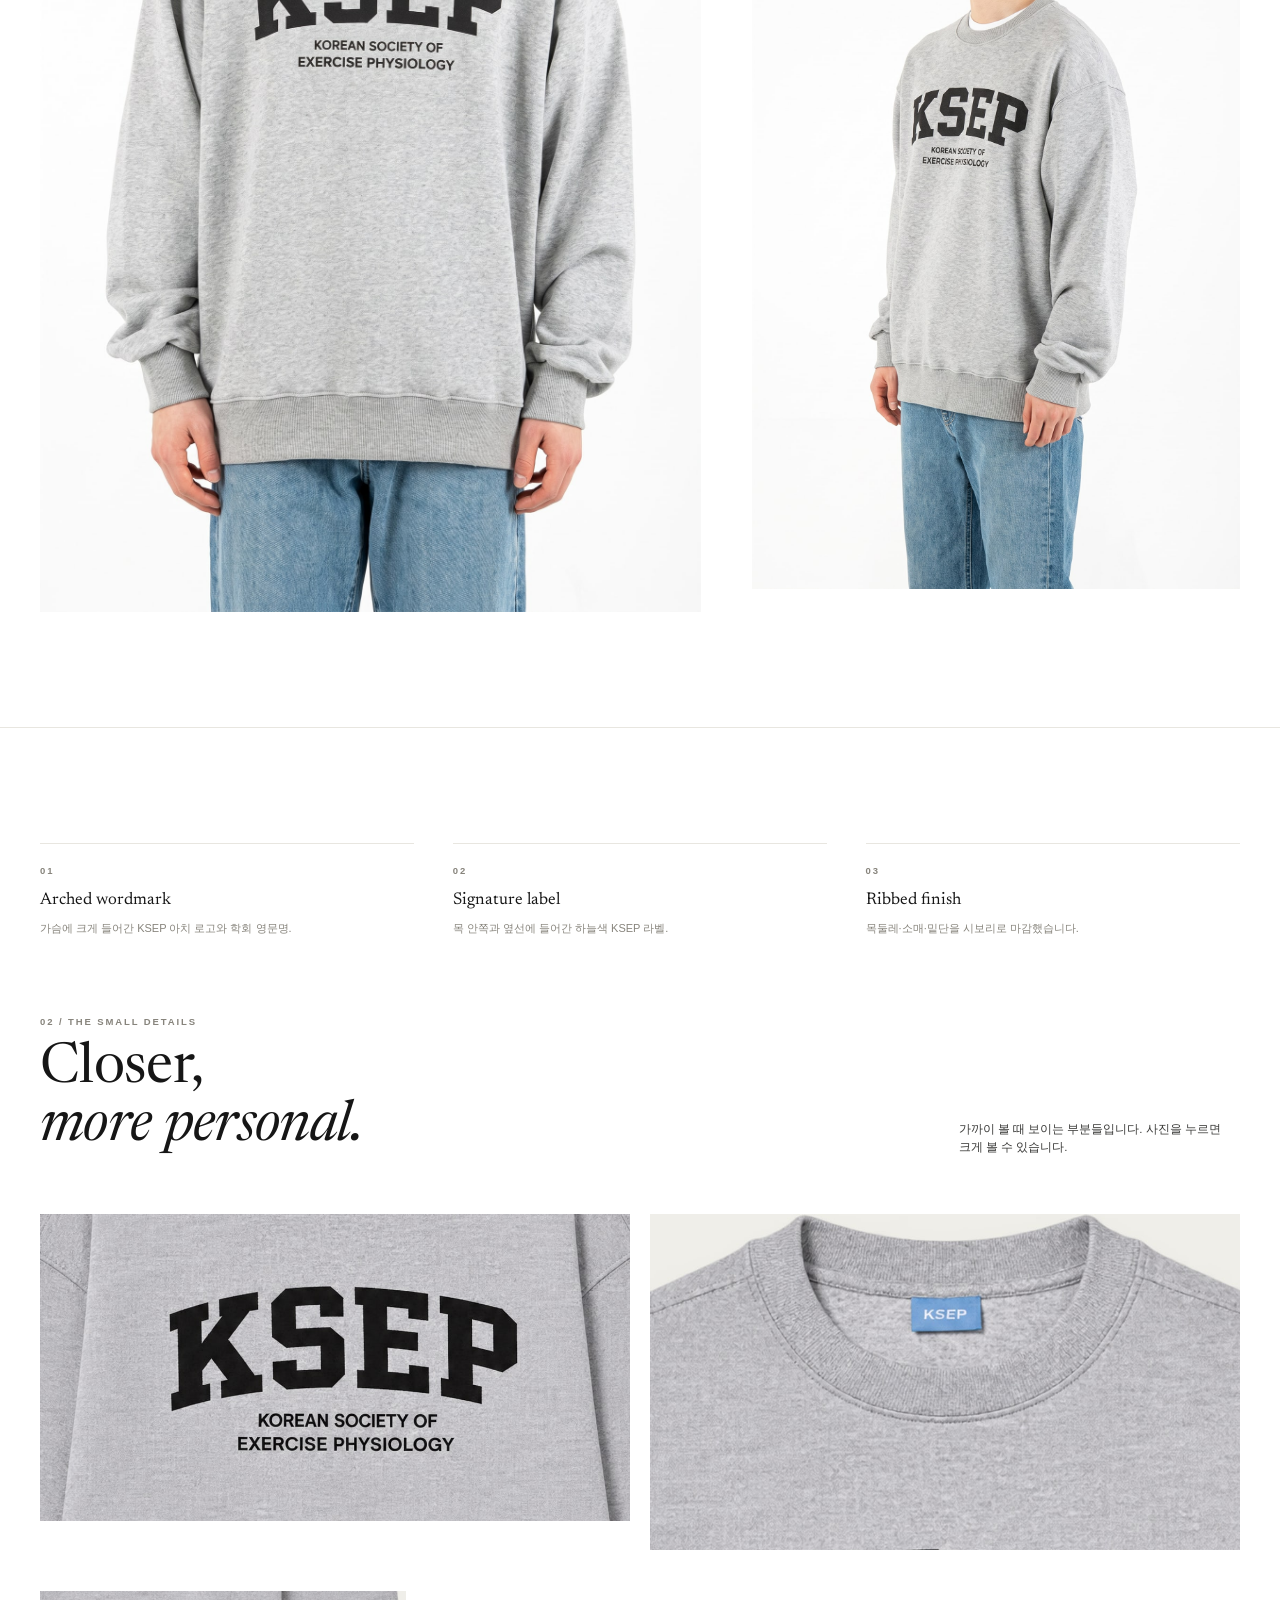
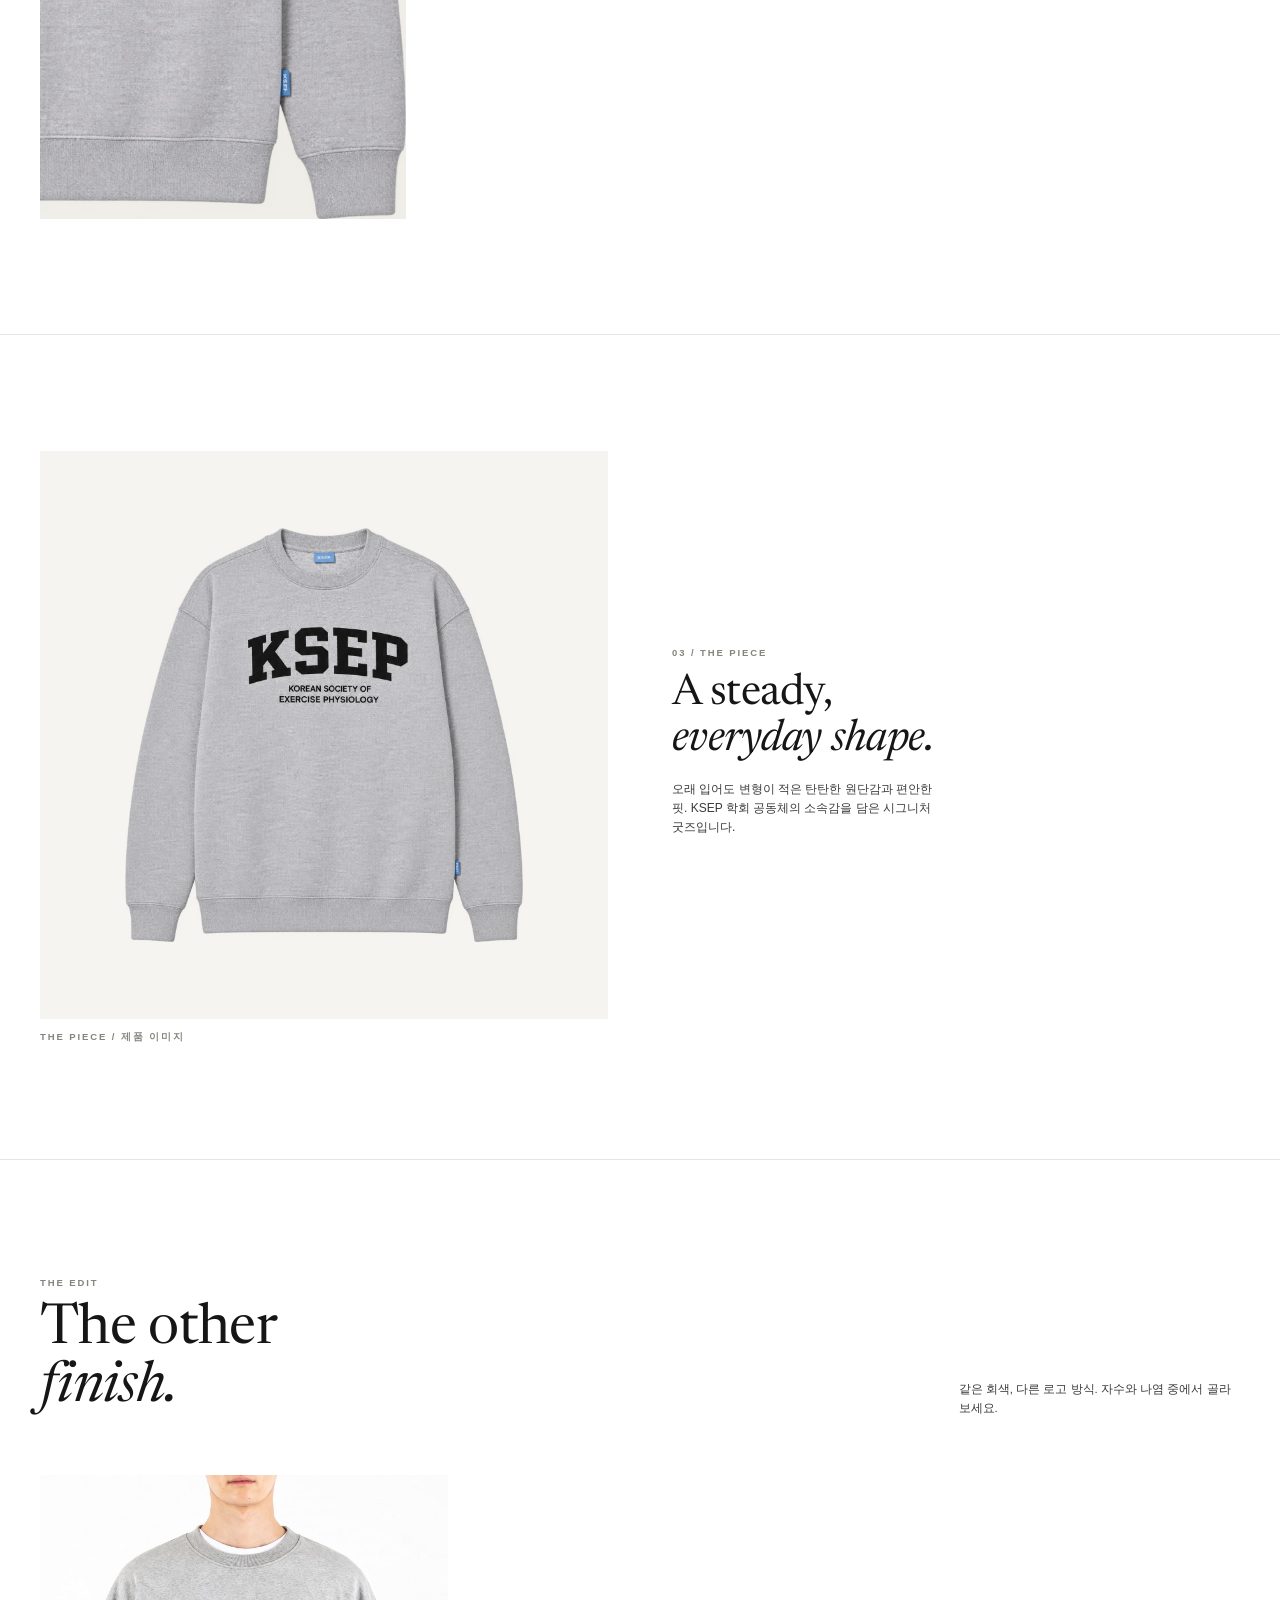
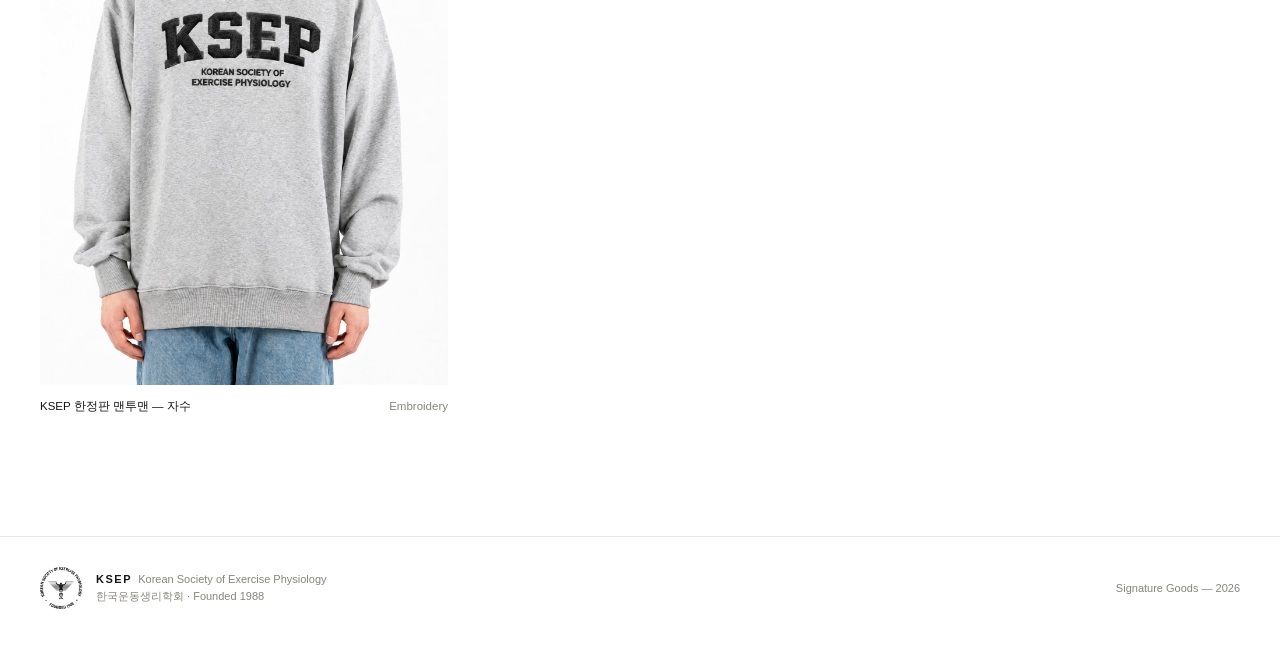
==== commit f594bd95: "가격 문구 '2장 구매 시'로, 상세 영문 제목 삭제·설명 한 줄 Co-Authored-By: Claude Opus 5.5 <noreply@anthropic.com>" ====
--- a/product.html
+++ b/product.html
@@ -77,9 +77,8 @@
       <div class="ed-head">
         <div>
           <div class="eyebrow">01 / How it falls</div>
-          <h2 class="serif">Clean lines. <em>An easy rhythm.</em></h2>
         </div>
-        <p id="ang-text"></p>
+        <p class="one-line" id="ang-text"></p>
       </div>
       <div class="angles">
         <img id="ang-a" src="" alt="" loading="lazy" />
--- a/assets/css/site.css
+++ b/assets/css/site.css
@@ -296,3 +296,8 @@
 .type-chip[aria-pressed="true"] { border-color: var(--ink); background: var(--ink); color: #fff; }
 .btn-buy[aria-disabled="true"] { background: #e6e4de; color: var(--mute); cursor: not-allowed; }
 .btn-buy[aria-disabled="true"]:hover { background: #e6e4de; }
+
+/* 한 문장짜리 설명은 끝 몇 글자만 다음 줄로 떨어지지 않게 한 줄로 (넓은 화면).
+   좁은 화면에선 줄바꿈을 허용하되 어절 단위로만 끊는다 */
+.ed-head p { word-break: keep-all; }
+@media (min-width: 761px) { .ed-head p.one-line { max-width: none; white-space: nowrap; } }
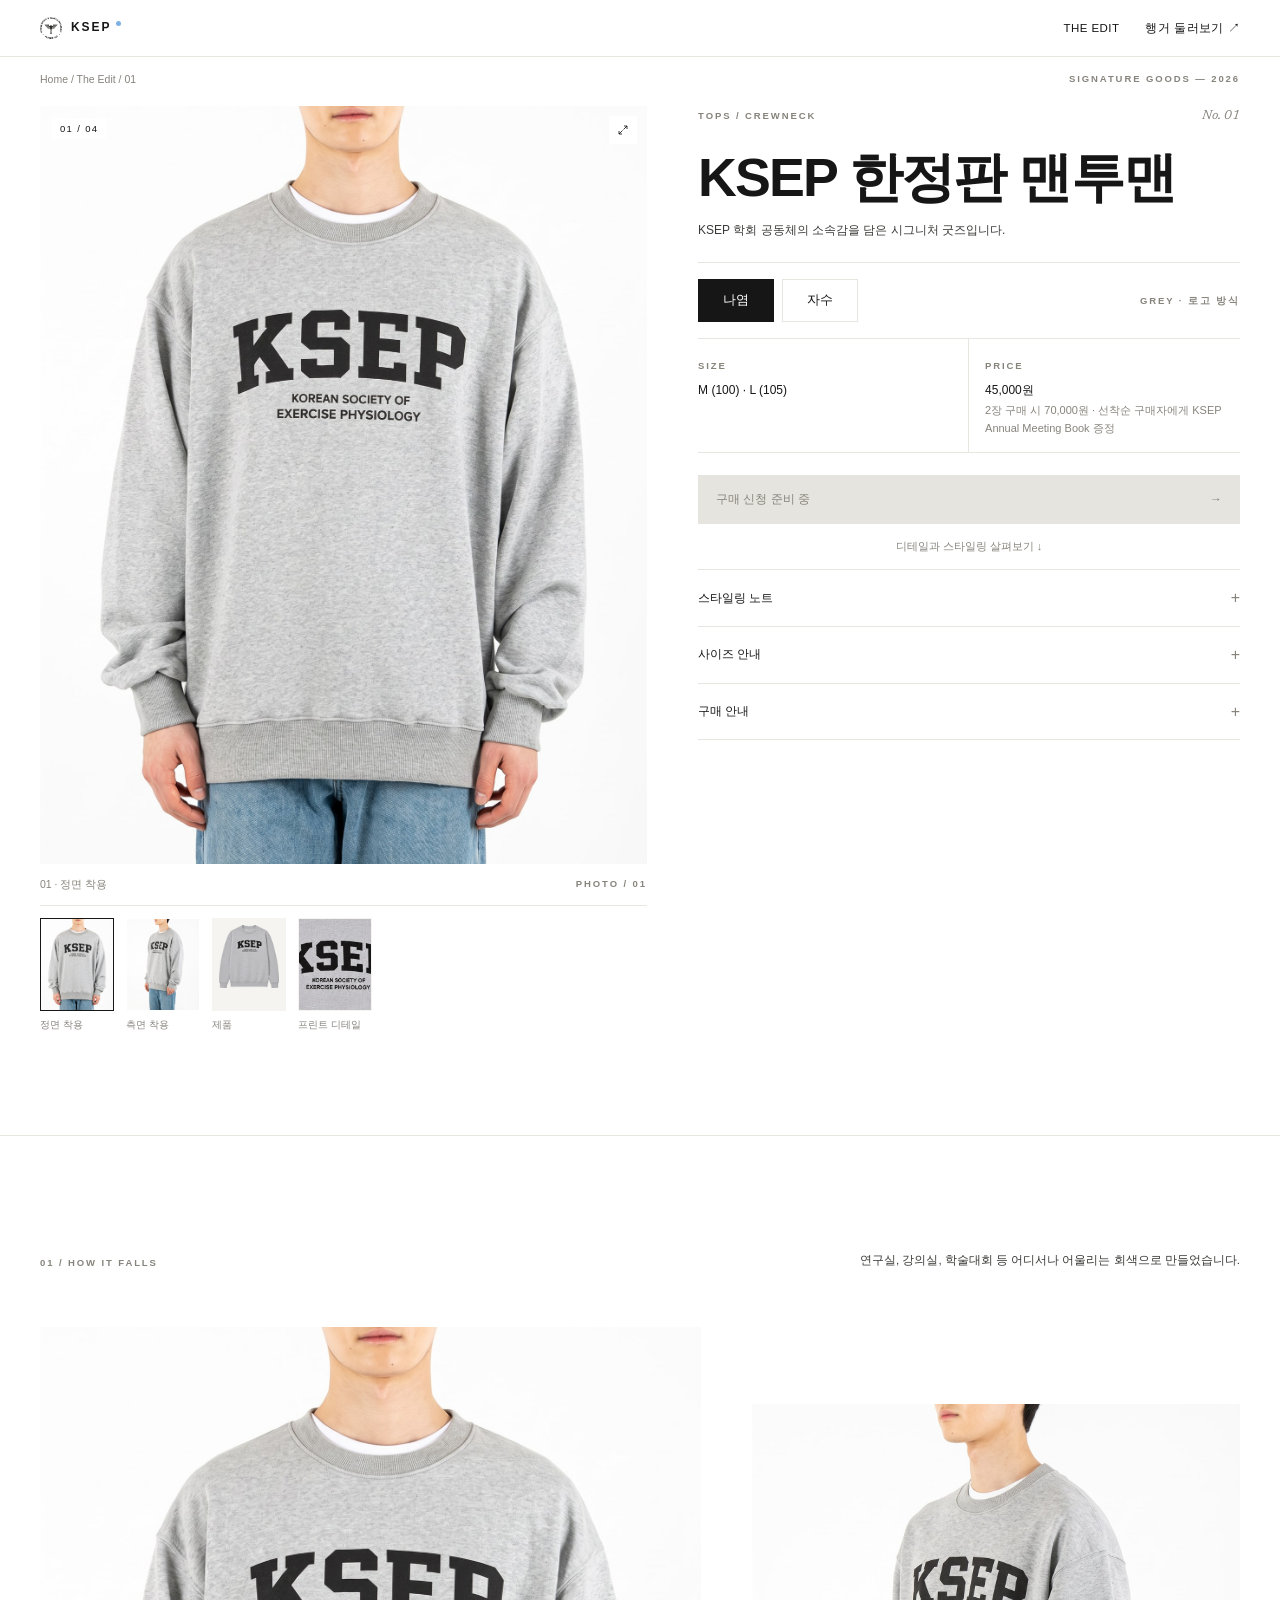
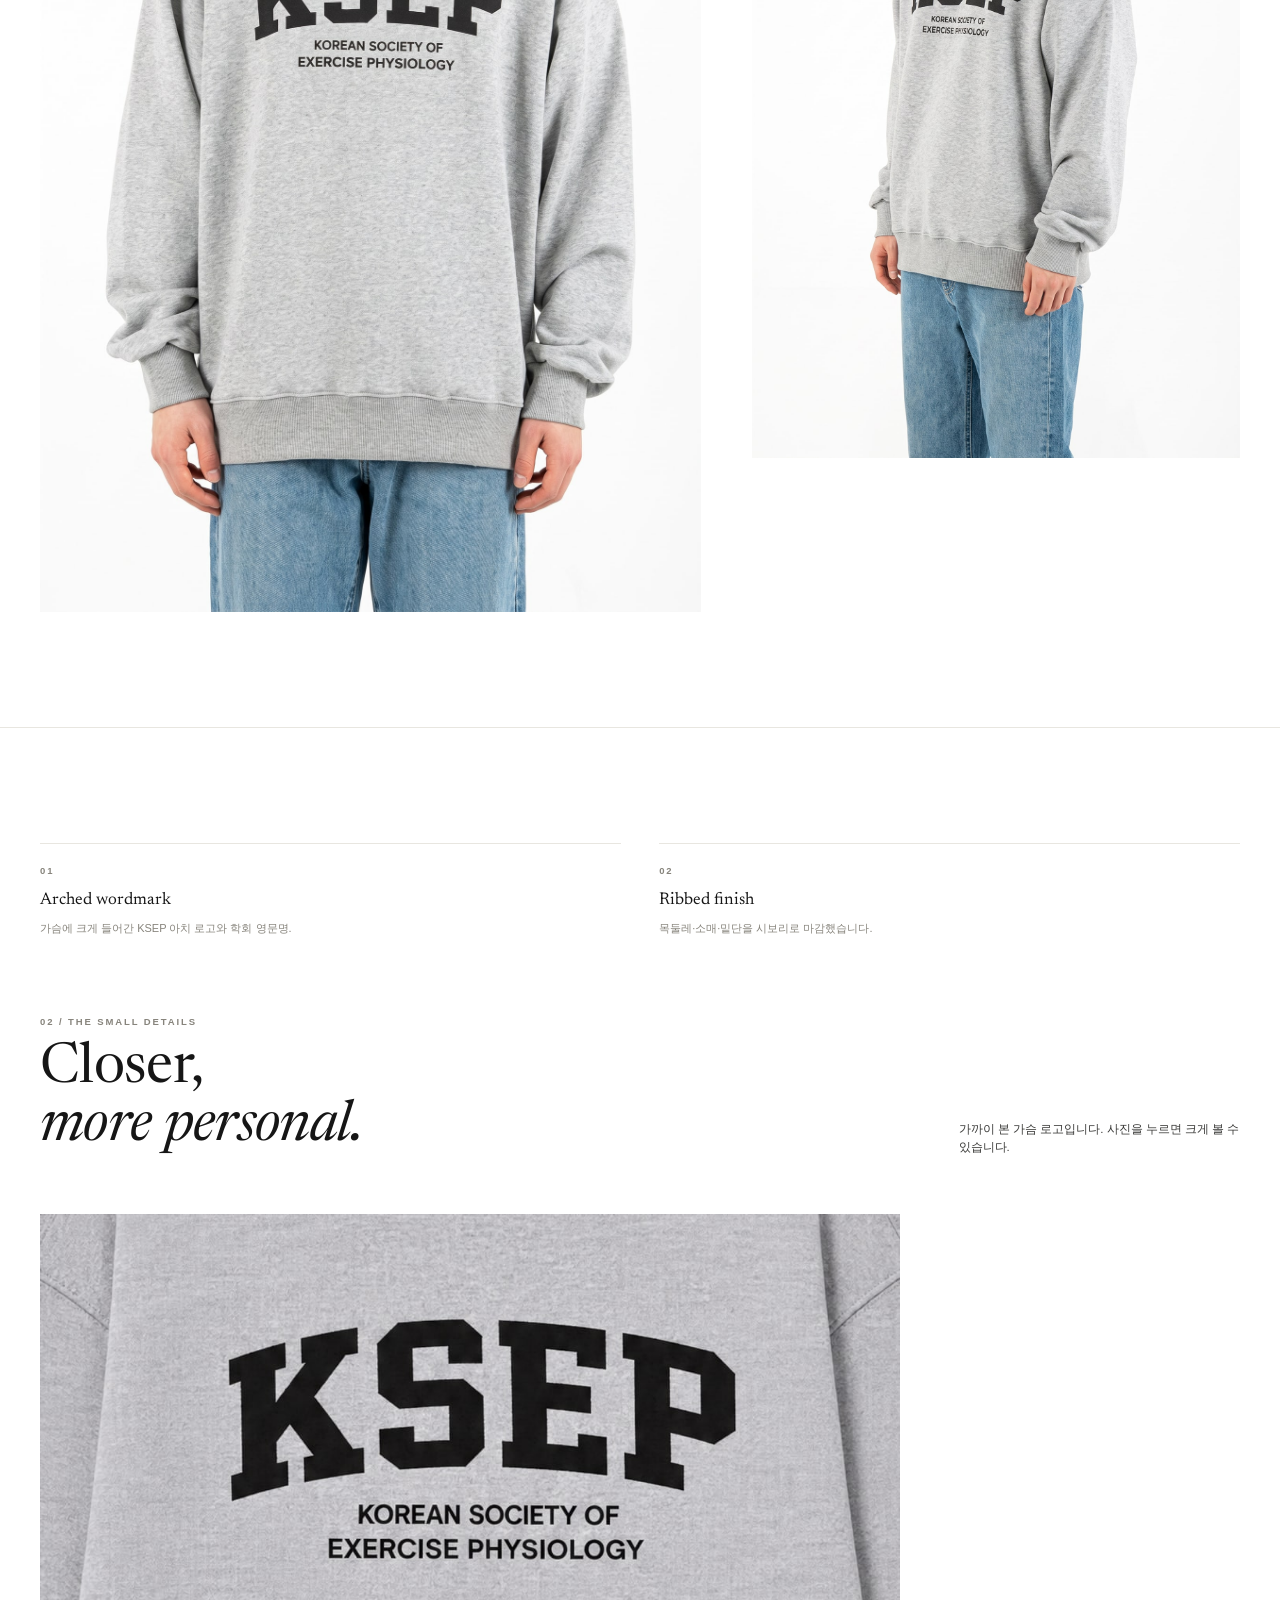
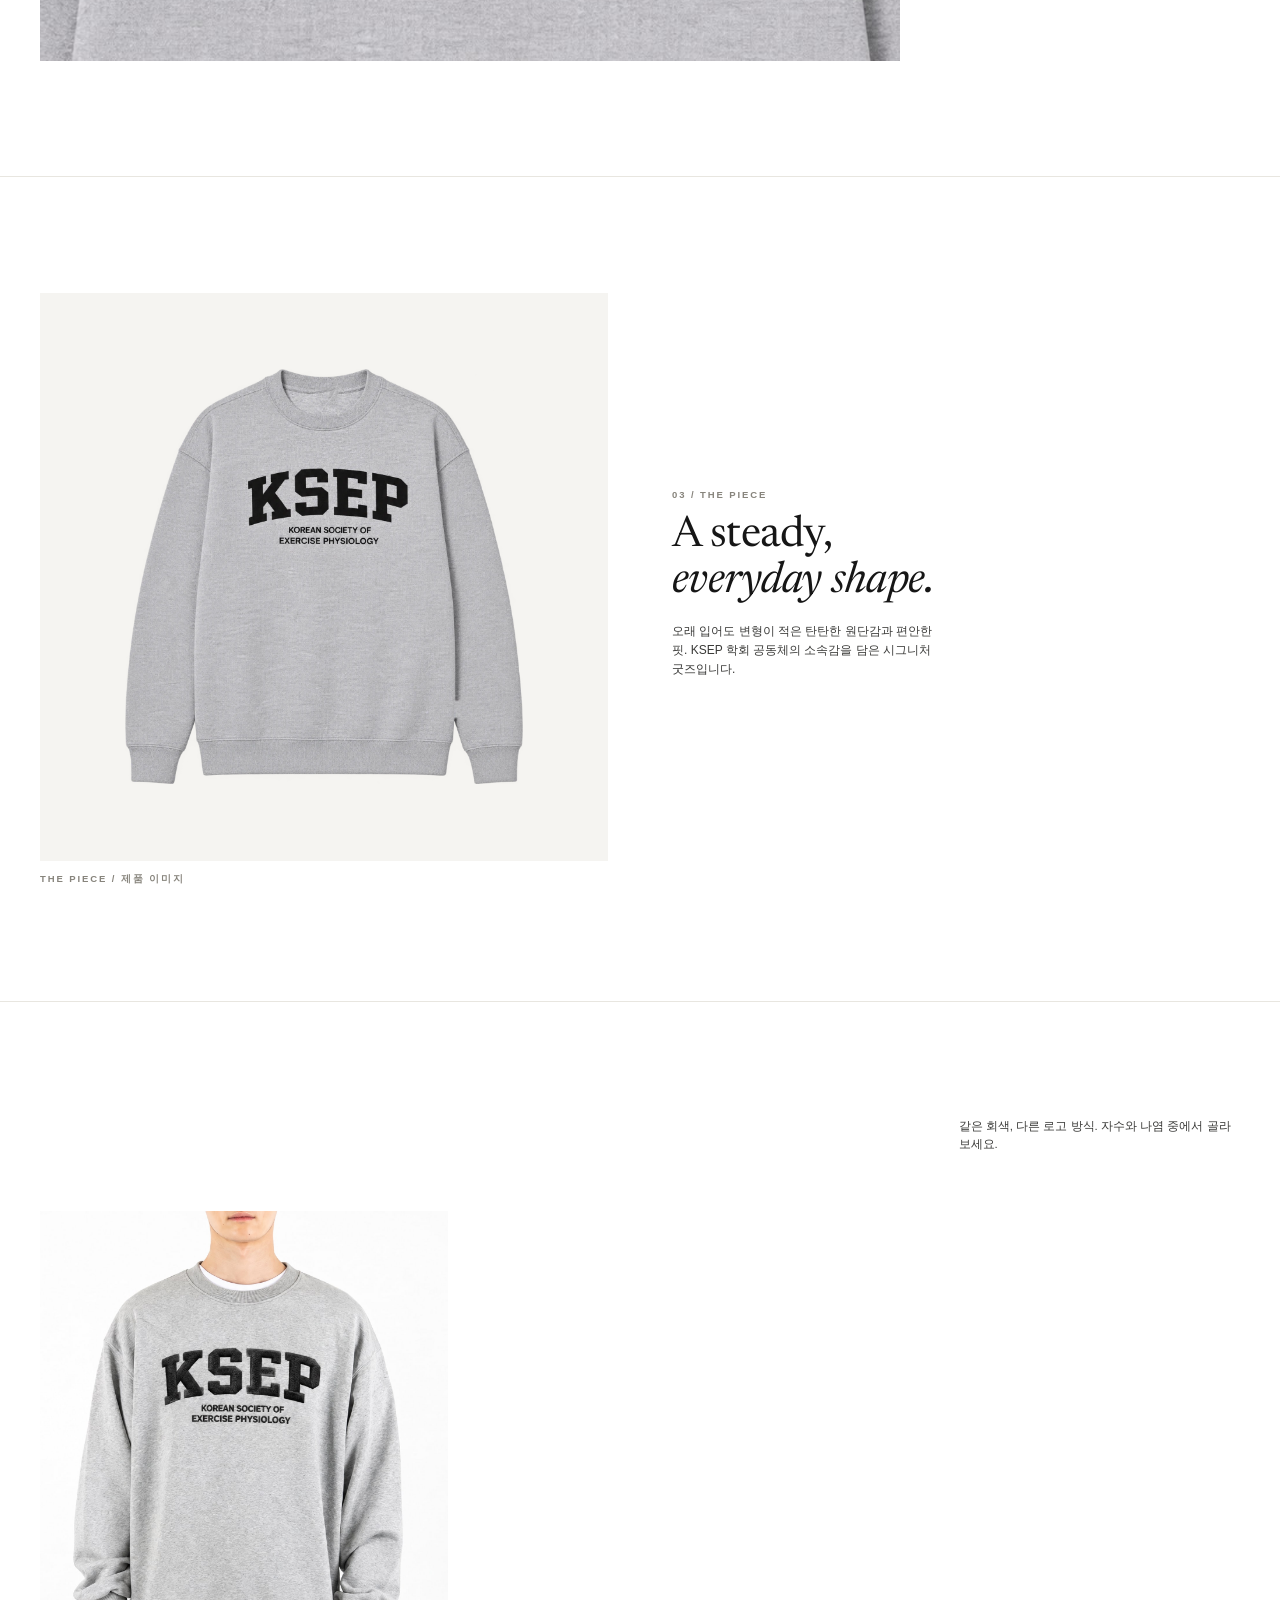
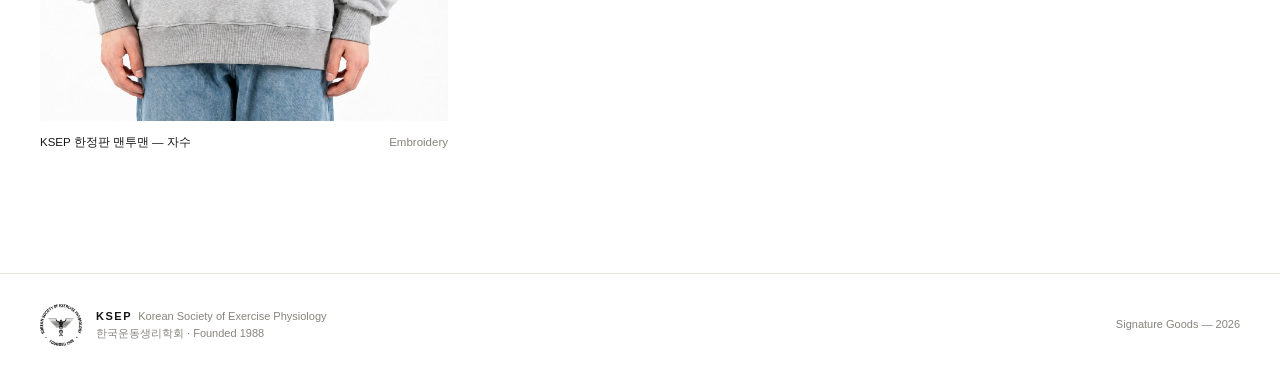
==== commit 007e0b3c: "하늘색 라벨 제거(사진·회전 프레임), 영문 제목·라벨 항목 삭제, 설명 문구 정리 Co-Authored-By: Claude Opus 5.5 <noreply@anthropic.co" ====
--- a/product.html
+++ b/product.html
@@ -83,7 +83,6 @@
       <div class="angles">
         <img id="ang-a" src="" alt="" loading="lazy" />
         <div class="side">
-          <div class="serif">Different angles. <em>The same ease.</em></div>
           <img id="ang-b" src="" alt="" loading="lazy" />
         </div>
       </div>
@@ -93,19 +92,18 @@
   <!-- 02 디테일 -->
   <section class="ed">
     <div class="wrap">
-      <div class="points">
+      <div class="points two">
         <div class="point"><span class="eyebrow">01</span><h3>Arched wordmark</h3><p>가슴에 크게 들어간 KSEP 아치 로고와 학회 영문명.</p></div>
-        <div class="point"><span class="eyebrow">02</span><h3>Signature label</h3><p>목 안쪽과 옆선에 들어간 하늘색 KSEP 라벨.</p></div>
-        <div class="point"><span class="eyebrow">03</span><h3>Ribbed finish</h3><p>목둘레·소매·밑단을 시보리로 마감했습니다.</p></div>
+        <div class="point"><span class="eyebrow">02</span><h3>Ribbed finish</h3><p>목둘레·소매·밑단을 시보리로 마감했습니다.</p></div>
       </div>
       <div class="ed-head">
         <div>
           <div class="eyebrow">02 / The small details</div>
           <h2 class="serif">Closer, <em>more personal.</em></h2>
         </div>
-        <p>가까이 볼 때 보이는 부분들입니다. 사진을 누르면 크게 볼 수 있습니다.</p>
+        <p>가까이 본 가슴 로고입니다. 사진을 누르면 크게 볼 수 있습니다.</p>
       </div>
-      <div class="details" id="details"></div>
+      <div class="details single" id="details"></div>
     </div>
   </section>
 
@@ -129,8 +127,6 @@
     <div class="wrap">
       <div class="ed-head">
         <div>
-          <div class="eyebrow">The edit</div>
-          <h2 class="serif">The other <em>finish.</em></h2>
         </div>
         <p>같은 회색, 다른 로고 방식. 자수와 나염 중에서 골라 보세요.</p>
       </div>
--- a/assets/css/site.css
+++ b/assets/css/site.css
@@ -301,3 +301,8 @@
    좁은 화면에선 줄바꿈을 허용하되 어절 단위로만 끊는다 */
 .ed-head p { word-break: keep-all; }
 @media (min-width: 761px) { .ed-head p.one-line { max-width: none; white-space: nowrap; } }
+
+/* 라벨 항목·라벨 사진을 뺀 뒤: 포인트 2개, 디테일 사진 1장 */
+.points.two { grid-template-columns: repeat(2, 1fr); }
+.details.single { grid-template-columns: 1fr; max-width: 860px; }
+@media (max-width: 760px) { .points.two { grid-template-columns: 1fr; } }
